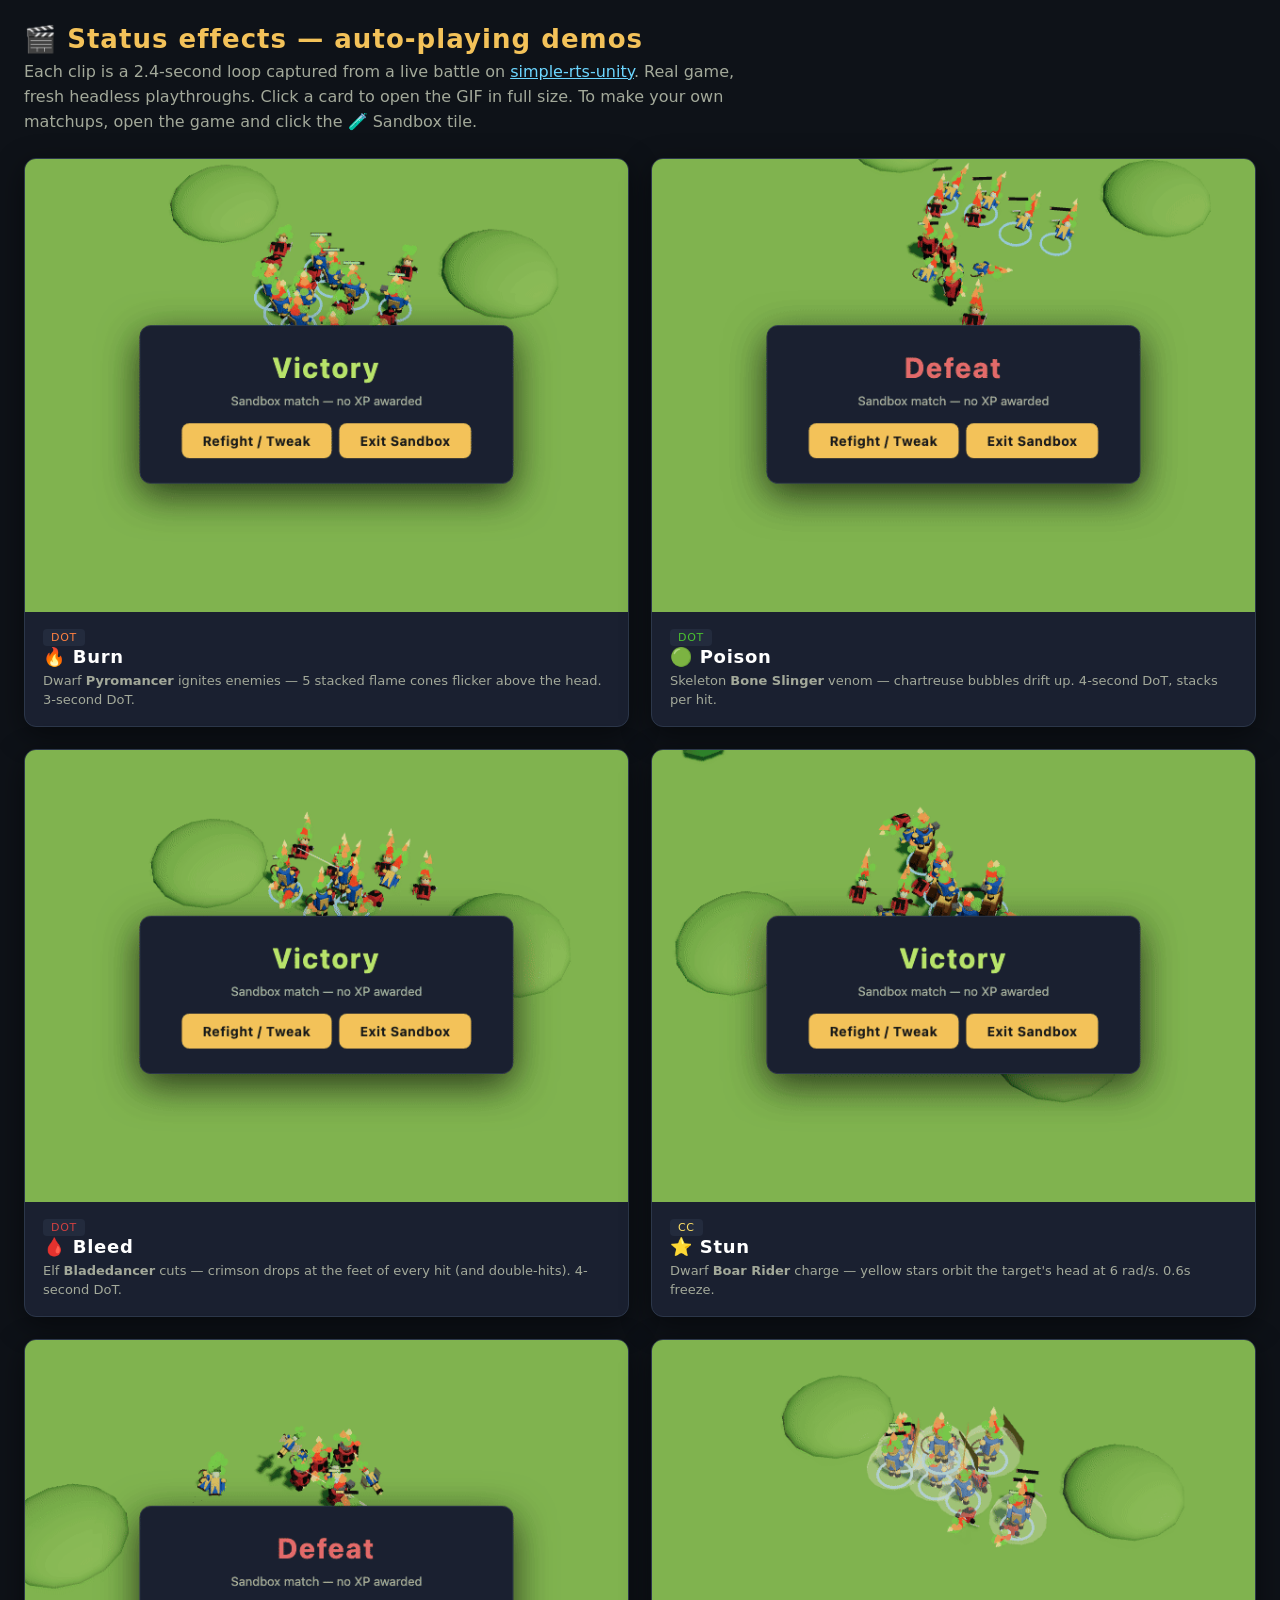
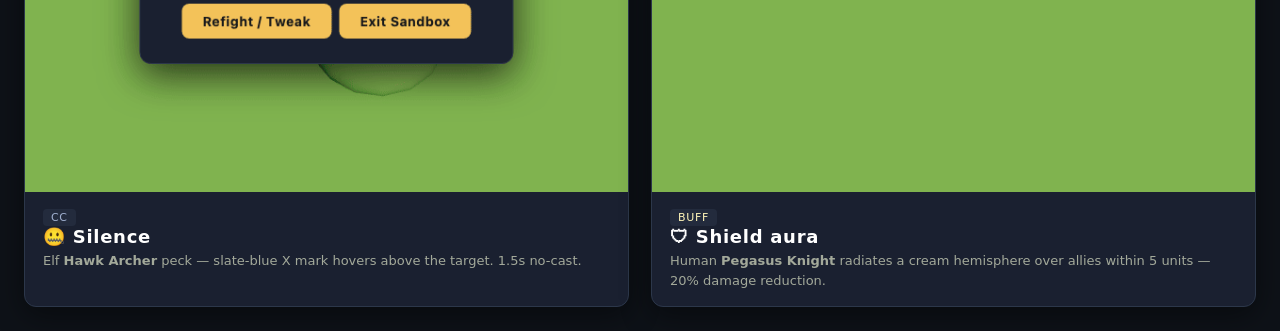
==== web/demos/index.html @ 1d616b35 "Real animated demo page: 6 GIFs at /demos/ Each GIF is a 2.4-second 24-frame loop captured from a fr" ====
<!doctype html>
<html lang="en">
<head>
  <meta charset="utf-8">
  <meta name="viewport" content="width=device-width,initial-scale=1">
  <title>simple-rts — status effects demo</title>
  <style>
    :root { color-scheme: dark; }
    * { box-sizing: border-box; }
    body { margin: 0; padding: 24px; background: #0e1218; color: #f0e9d6; font-family: -apple-system, BlinkMacSystemFont, "Segoe UI", system-ui, sans-serif; }
    h1 { font-size: 26px; letter-spacing: 0.04em; margin: 0 0 6px; color: #f3c259; }
    p.lead { color: #a3a99a; margin: 0 0 24px; max-width: 720px; line-height: 1.55; }
    p.lead a { color: #6cd6ff; }
    .grid { display: grid; grid-template-columns: repeat(auto-fit, minmax(420px, 1fr)); gap: 22px; }
    .card { background: #1a2030; border: 1px solid #2c374a; border-radius: 12px; overflow: hidden; box-shadow: 0 8px 30px rgba(0,0,0,0.45); text-decoration: none; color: inherit; display: block; }
    .card:hover { border-color: #f3c259; }
    .card img { display: block; width: 100%; height: auto; background: #2a3a2a; }
    .meta { padding: 14px 18px 16px; }
    .meta h2 { margin: 0 0 4px; font-size: 18px; letter-spacing: 0.04em; color: #fff; }
    .meta p { margin: 0; color: #a3a99a; font-size: 13px; line-height: 1.5; }
    .tag { display: inline-block; padding: 2px 8px; margin-right: 6px; font-size: 11px; letter-spacing: 0.06em; text-transform: uppercase; border-radius: 4px; background: #232b3d; }
    .tag.burn { color: #ff8040; } .tag.poison { color: #4ac030; } .tag.bleed { color: #d04040; }
    .tag.stun { color: #ffe066; } .tag.silence { color: #a0b0d0; } .tag.shield { color: #fff5b8; }
  </style>
</head>
<body>
  <h1>🎬 Status effects — auto-playing demos</h1>
  <p class="lead">
    Each clip is a 2.4-second loop captured from a live battle on
    <a href="../">simple-rts-unity</a>. Real game, fresh headless
    playthroughs. Click a card to open the GIF in full size. To make
    your own matchups, open the game and click the 🧪 Sandbox tile.
  </p>
  <div class="grid">
    <a class="card" href="anim/burn.gif"><img src="anim/burn.gif" alt="Burn">
      <div class="meta"><span class="tag burn">DoT</span><h2>🔥 Burn</h2><p>Dwarf <b>Pyromancer</b> ignites enemies — 5 stacked flame cones flicker above the head. 3-second DoT.</p></div></a>
    <a class="card" href="anim/poison.gif"><img src="anim/poison.gif" alt="Poison">
      <div class="meta"><span class="tag poison">DoT</span><h2>🟢 Poison</h2><p>Skeleton <b>Bone Slinger</b> venom — chartreuse bubbles drift up. 4-second DoT, stacks per hit.</p></div></a>
    <a class="card" href="anim/bleed.gif"><img src="anim/bleed.gif" alt="Bleed">
      <div class="meta"><span class="tag bleed">DoT</span><h2>🩸 Bleed</h2><p>Elf <b>Bladedancer</b> cuts — crimson drops at the feet of every hit (and double-hits). 4-second DoT.</p></div></a>
    <a class="card" href="anim/stun.gif"><img src="anim/stun.gif" alt="Stun">
      <div class="meta"><span class="tag stun">CC</span><h2>⭐ Stun</h2><p>Dwarf <b>Boar Rider</b> charge — yellow stars orbit the target's head at 6 rad/s. 0.6s freeze.</p></div></a>
    <a class="card" href="anim/silence.gif"><img src="anim/silence.gif" alt="Silence">
      <div class="meta"><span class="tag silence">CC</span><h2>🤐 Silence</h2><p>Elf <b>Hawk Archer</b> peck — slate-blue X mark hovers above the target. 1.5s no-cast.</p></div></a>
    <a class="card" href="anim/shield.gif"><img src="anim/shield.gif" alt="Shield Aura">
      <div class="meta"><span class="tag shield">Buff</span><h2>🛡 Shield aura</h2><p>Human <b>Pegasus Knight</b> radiates a cream hemisphere over allies within 5 units — 20% damage reduction.</p></div></a>
  </div>
</body>
</html>
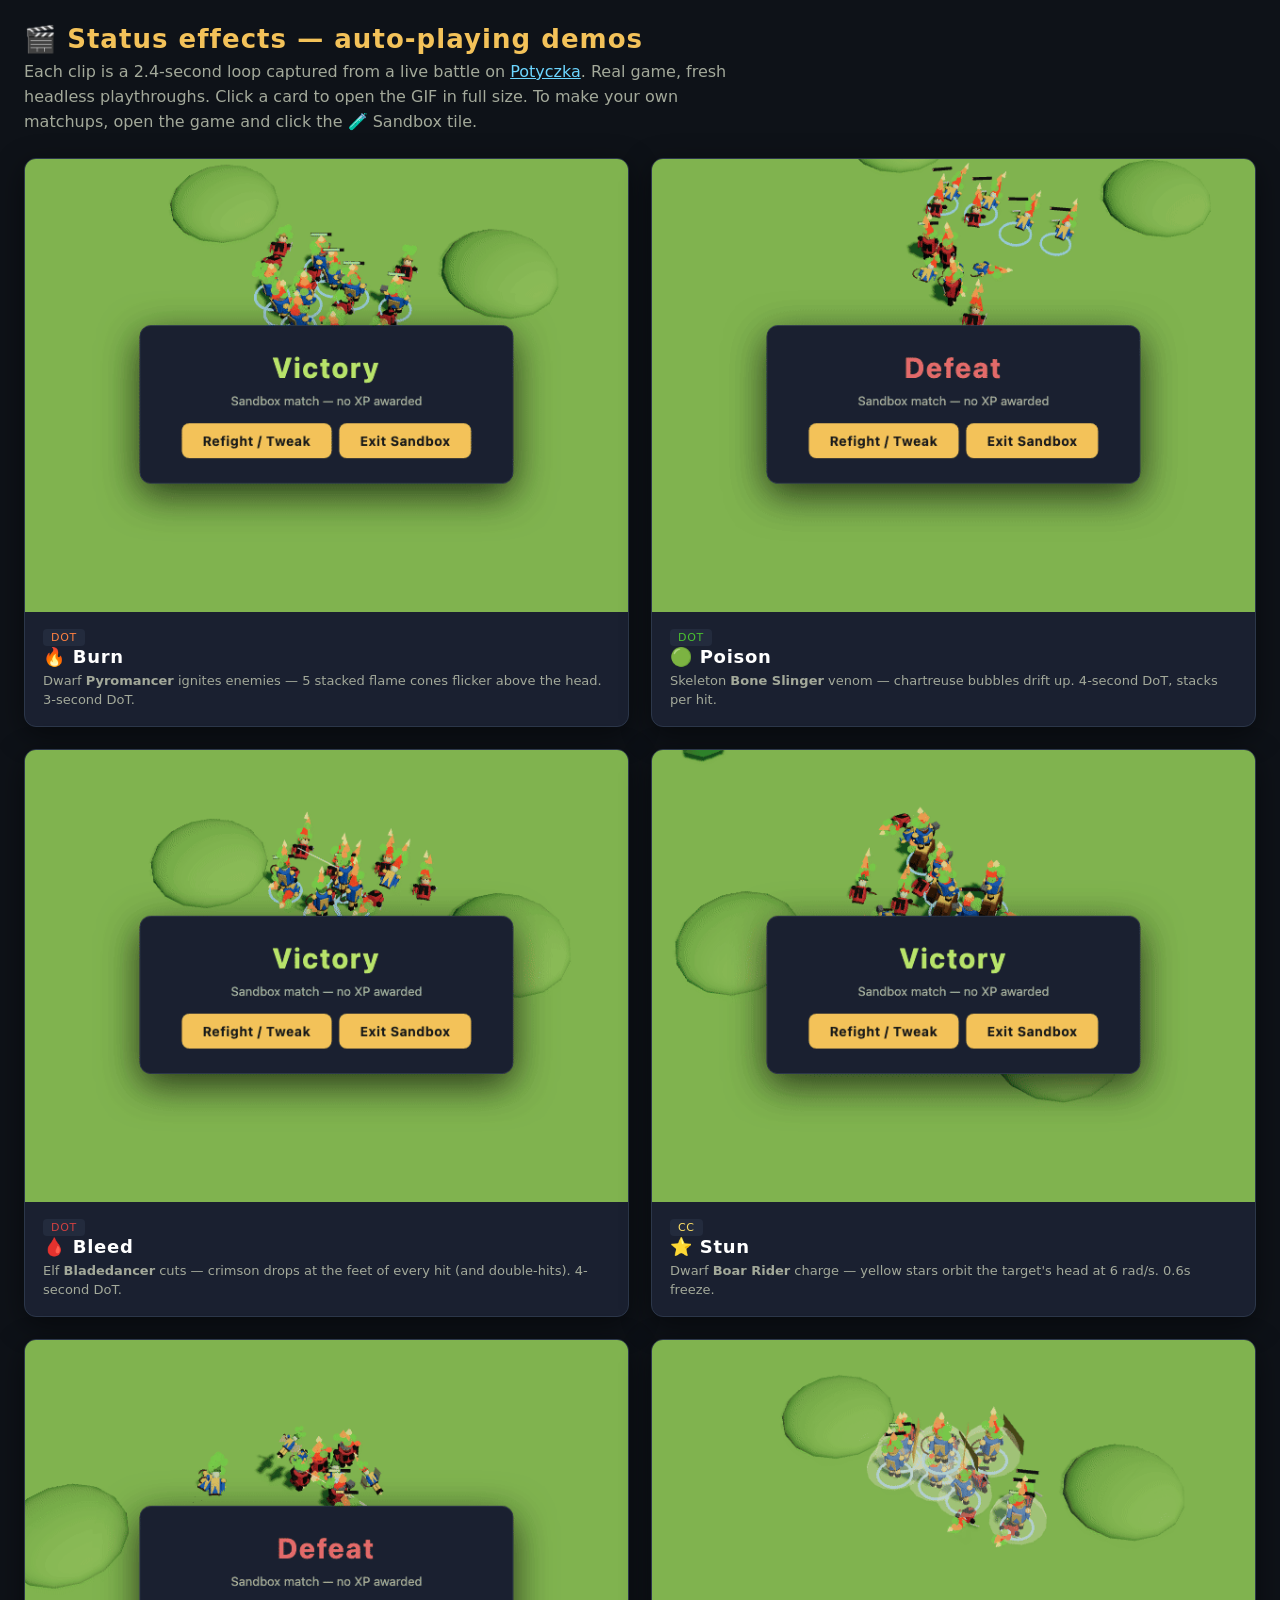
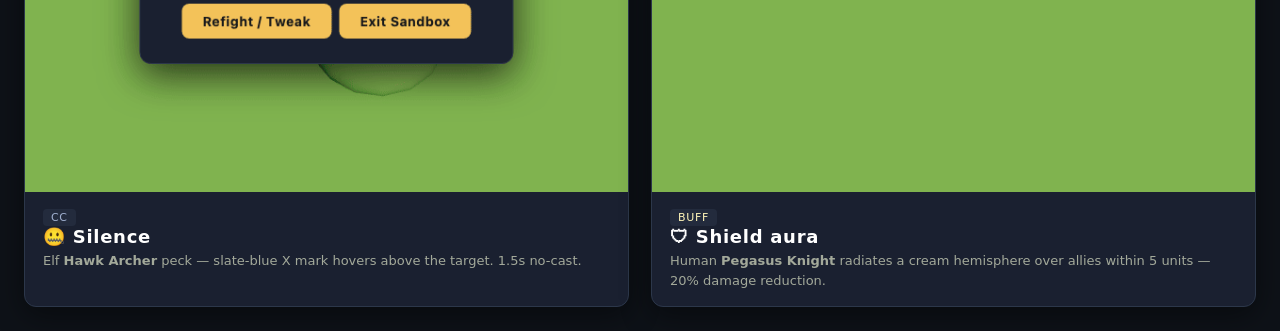
==== commit 74072436: "Rename the game: Potyczka - titles, README, demo pages, screenshot scripts -> potyczka URLs - localS" ====
--- a/web/demos/index.html
+++ b/web/demos/index.html
@@ -3,7 +3,7 @@
 <head>
   <meta charset="utf-8">
   <meta name="viewport" content="width=device-width,initial-scale=1">
-  <title>simple-rts — status effects demo</title>
+  <title>Potyczka — status effects demo</title>
   <style>
     :root { color-scheme: dark; }
     * { box-sizing: border-box; }
@@ -27,7 +27,7 @@
   <h1>🎬 Status effects — auto-playing demos</h1>
   <p class="lead">
     Each clip is a 2.4-second loop captured from a live battle on
-    <a href="../">simple-rts-unity</a>. Real game, fresh headless
+    <a href="../">Potyczka</a>. Real game, fresh headless
     playthroughs. Click a card to open the GIF in full size. To make
     your own matchups, open the game and click the 🧪 Sandbox tile.
   </p>
